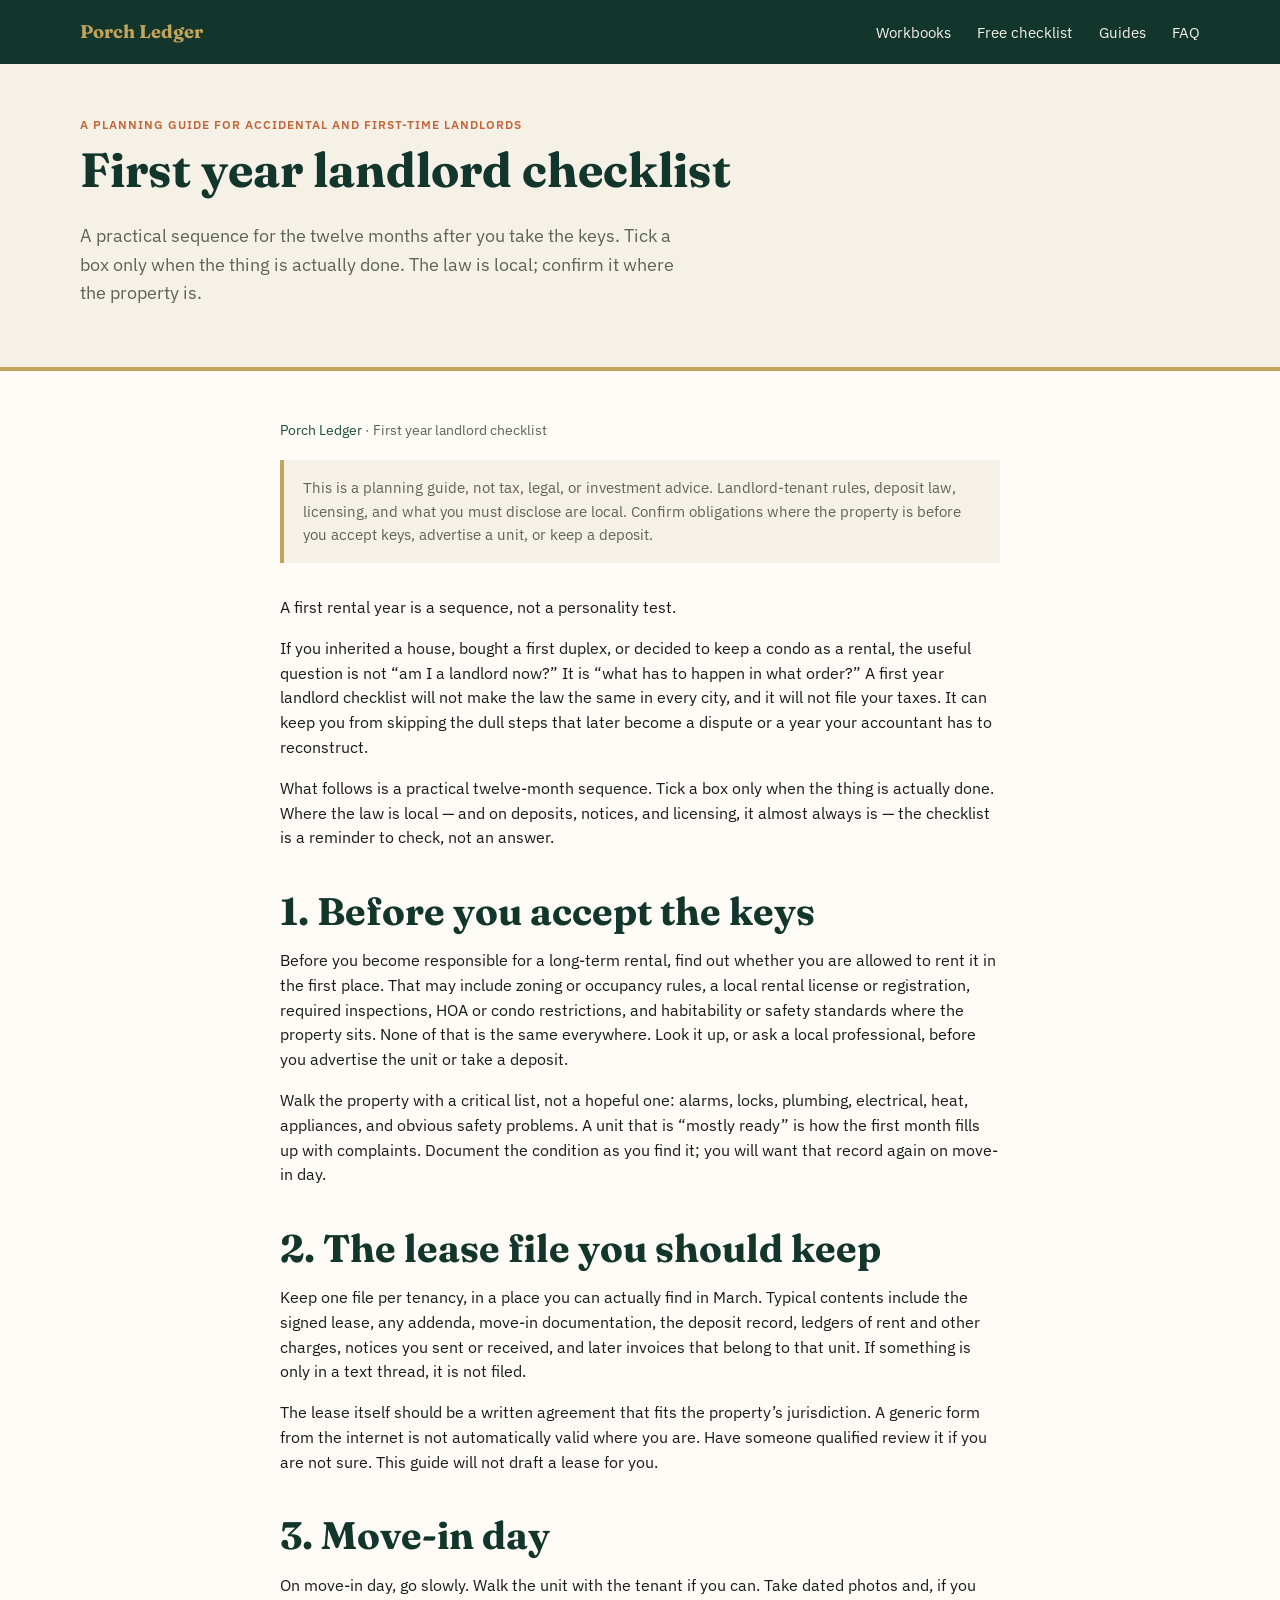
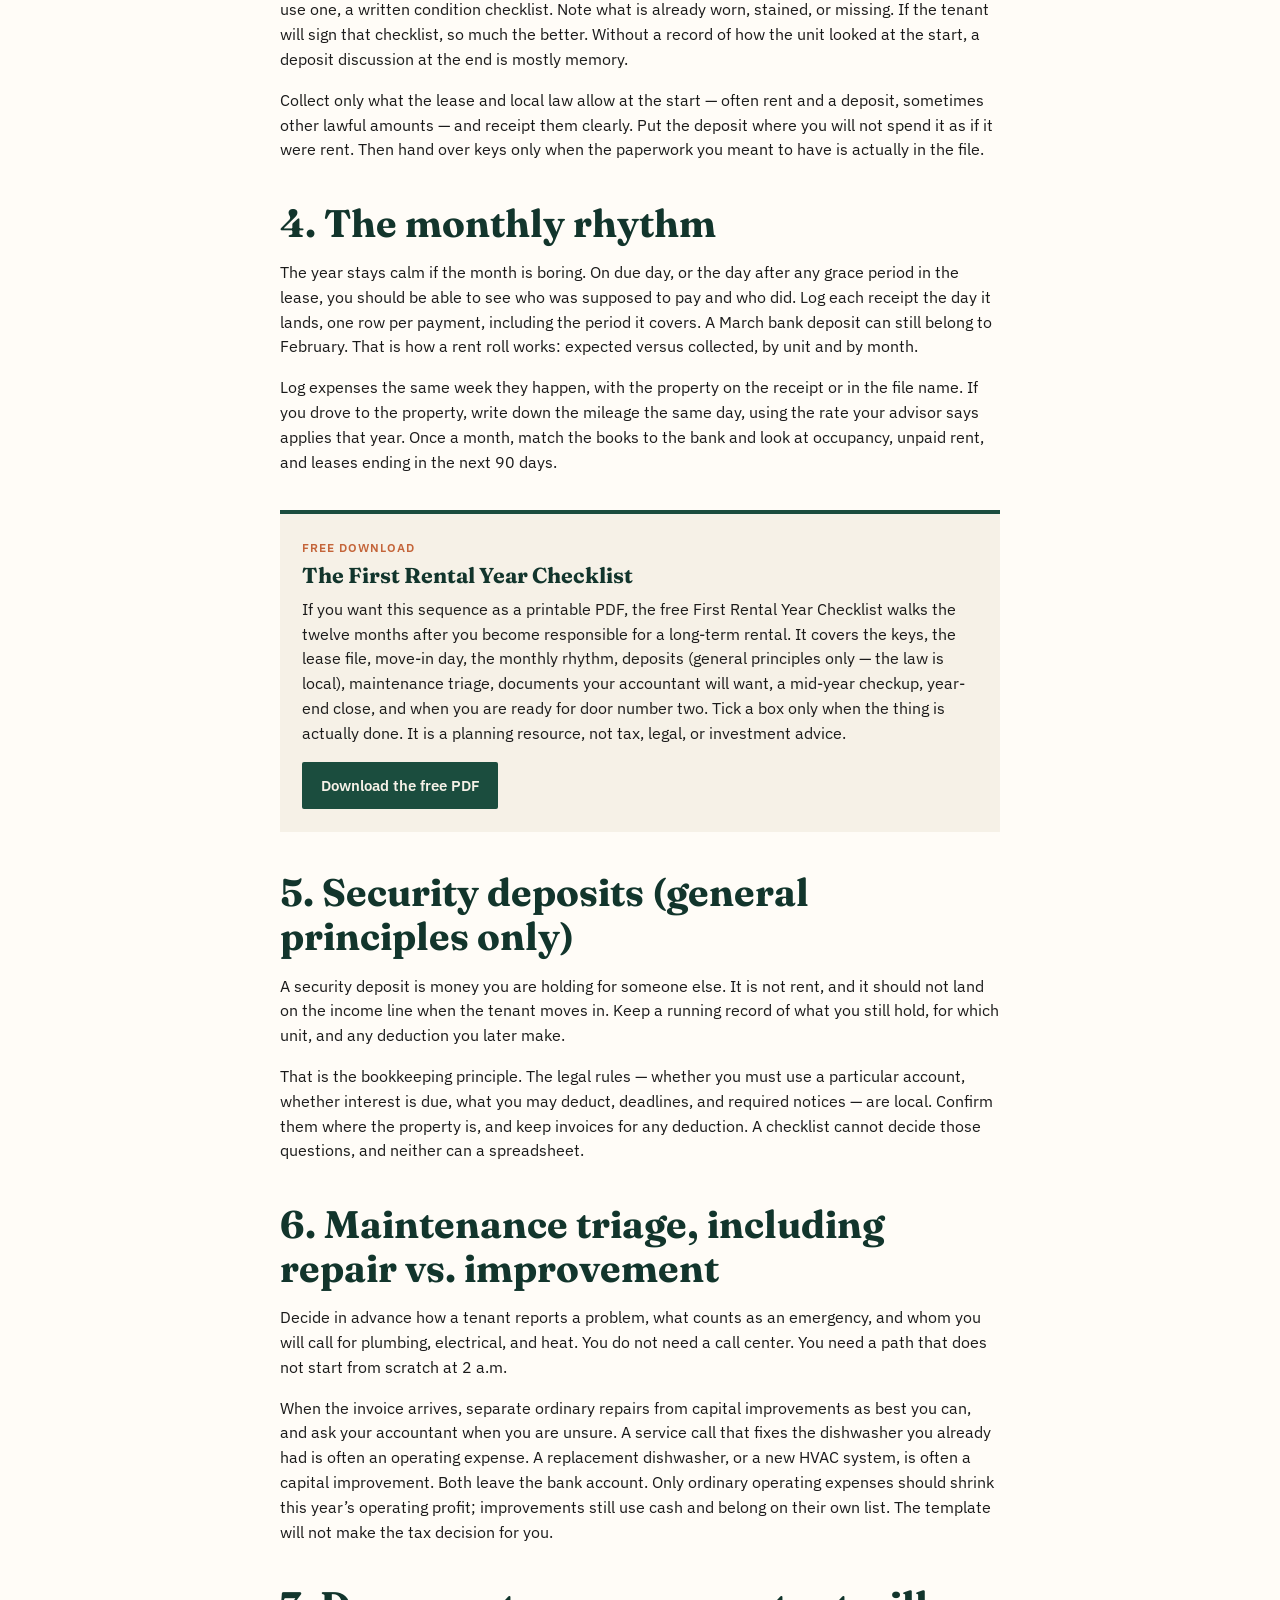
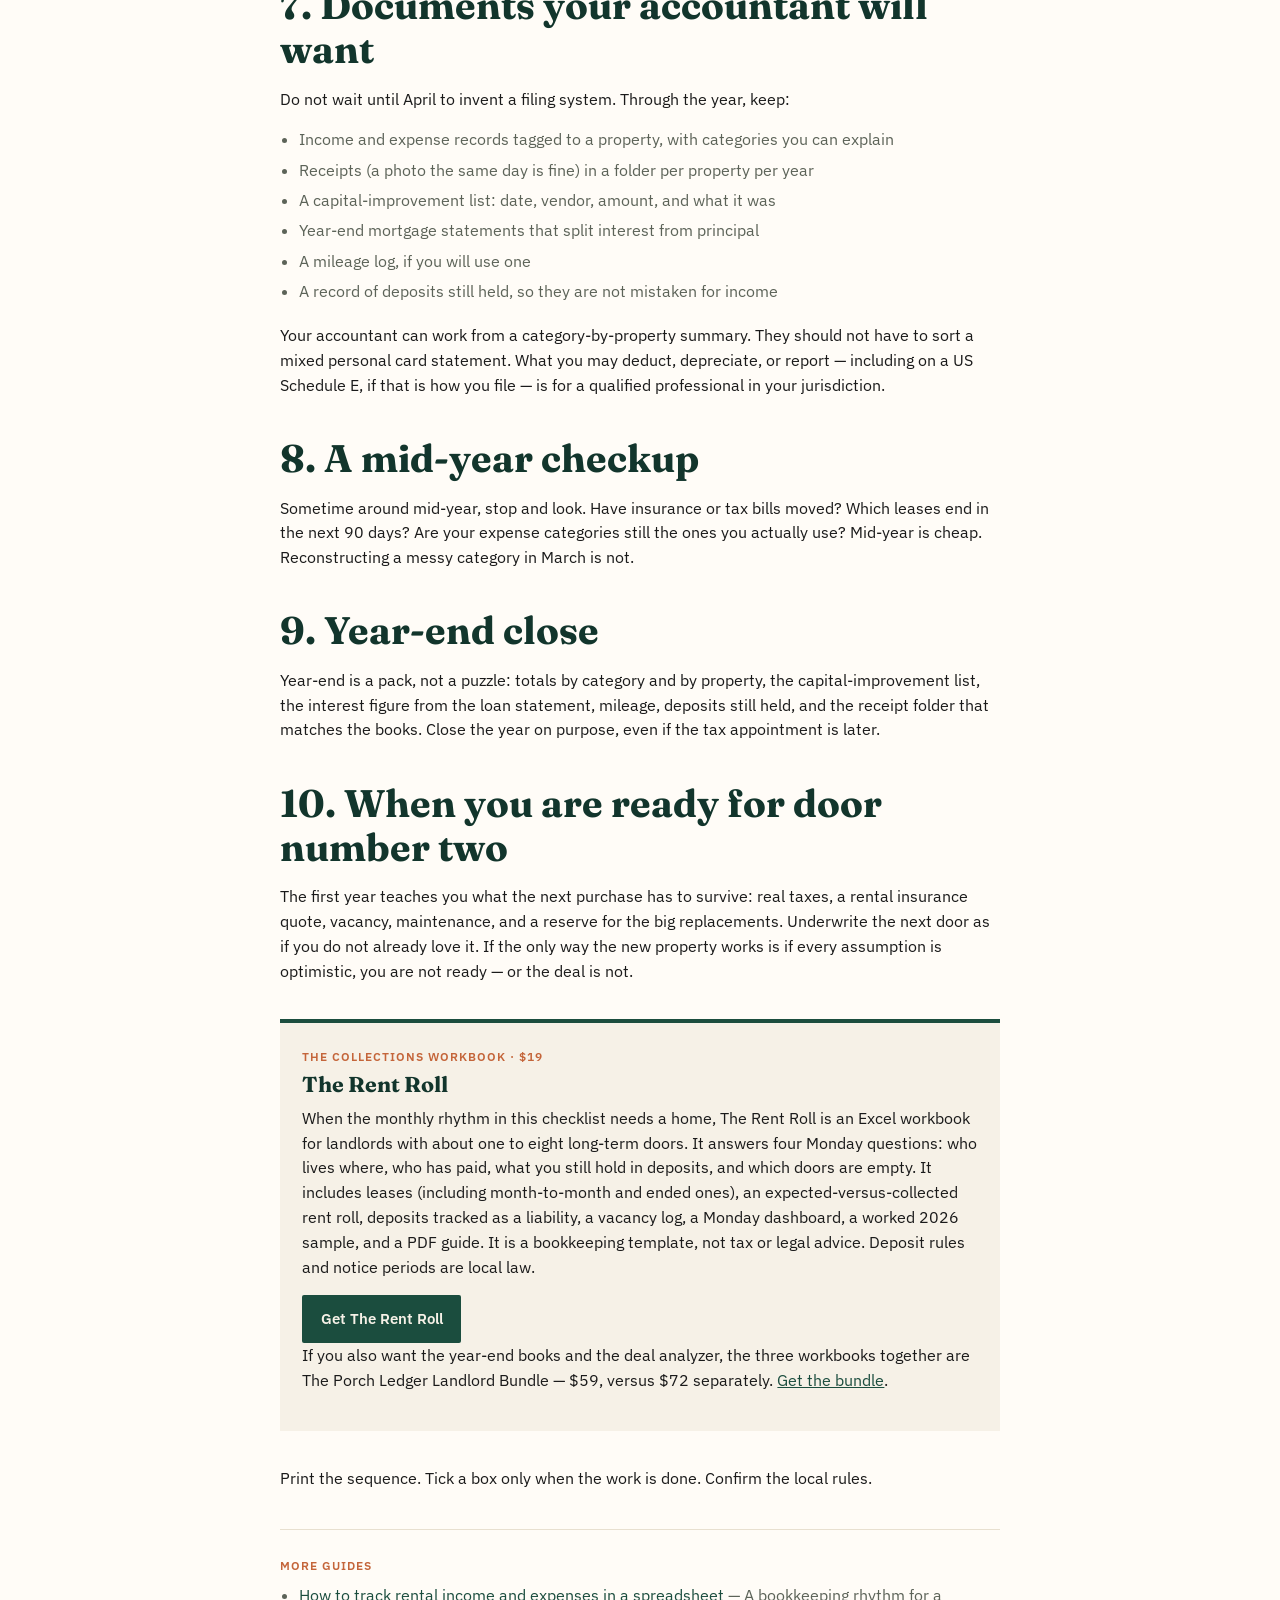
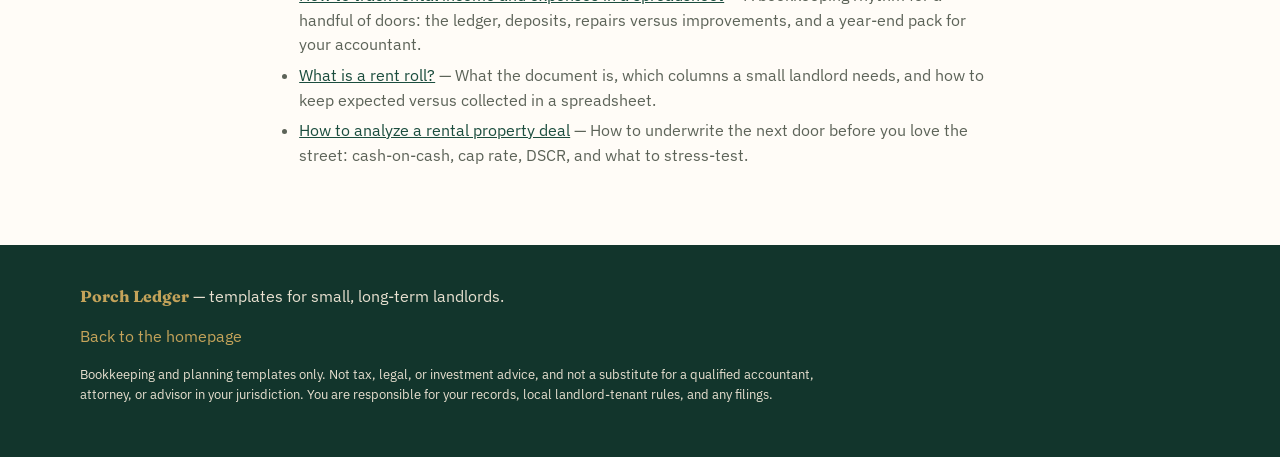
==== first-year-landlord-checklist.html @ 37c7e3b9 "Publish Porch Ledger landing site to GitHub Pages Static marketing site for the Gumroad Excel bookke" ====
<!DOCTYPE html>
<html lang="en">
<head>
  <meta charset="utf-8">
  <meta name="viewport" content="width=device-width, initial-scale=1">
  <!--
    Canonical, Open Graph, and JSON-LD URLs use
    https://davidcosmin42-stack.github.io/porch-ledger-site/
  -->
  <title>First Year Landlord Checklist: A Practical Sequence for the First Twelve Months — Porch Ledger</title>
  <meta name="description" content="A practical first-year landlord checklist for an inherited house, a first duplex, or a condo you kept — from the keys to year-end close. Not legal or tax advice.">
  <meta name="keywords" content="first year landlord checklist">
  <!-- Target keyword: first year landlord checklist -->
  <link rel="canonical" href="https://davidcosmin42-stack.github.io/porch-ledger-site/first-year-landlord-checklist.html">
  <meta property="og:site_name" content="Porch Ledger">
  <meta property="og:type" content="article">
  <meta property="og:title" content="First Year Landlord Checklist: A Practical Sequence for the First Twelve Months — Porch Ledger">
  <meta property="og:description" content="A practical first-year landlord checklist for an inherited house, a first duplex, or a condo you kept — from the keys to year-end close. Not legal or tax advice.">
  <meta property="og:url" content="https://davidcosmin42-stack.github.io/porch-ledger-site/first-year-landlord-checklist.html">
  <meta property="og:locale" content="en_US">
  <meta property="og:image" content="https://davidcosmin42-stack.github.io/porch-ledger-site/images/og-checklist.png">
  <meta property="og:image:width" content="1280">
  <meta property="og:image:height" content="720">
  <meta name="twitter:card" content="summary_large_image">
  <meta name="twitter:title" content="First Year Landlord Checklist: A Practical Sequence for the First Twelve Months — Porch Ledger">
  <meta name="twitter:description" content="A practical first-year landlord checklist for an inherited house, a first duplex, or a condo you kept — from the keys to year-end close. Not legal or tax advice.">
  <meta name="twitter:image" content="https://davidcosmin42-stack.github.io/porch-ledger-site/images/og-checklist.png">
  <script type="application/ld+json">
{
  "@context": "https://schema.org",
  "@type": "Article",
  "headline": "First year landlord checklist",
  "description": "A practical first-year landlord checklist for an inherited house, a first duplex, or a condo you kept — from the keys to year-end close. Not legal or tax advice.",
  "datePublished": "2026-11-13",
  "dateModified": "2026-11-13",
  "author": {
    "@type": "Person",
    "name": "David Cosmin"
  },
  "publisher": {
    "@type": "Organization",
    "name": "Porch Ledger"
  },
  "mainEntityOfPage": {
    "@type": "WebPage",
    "@id": "https://davidcosmin42-stack.github.io/porch-ledger-site/first-year-landlord-checklist.html"
  },
  "image": "https://davidcosmin42-stack.github.io/porch-ledger-site/images/og-checklist.png",
  "inLanguage": "en"
}
  </script>
  <link rel="preconnect" href="https://fonts.googleapis.com">
  <link rel="preconnect" href="https://fonts.gstatic.com" crossorigin>
  <link href="https://fonts.googleapis.com/css2?family=Fraunces:ital,opsz,wght@0,9..144,500;0,9..144,700;1,9..144,500&family=IBM+Plex+Sans:wght@400;500;600&display=swap" rel="stylesheet">
  <link rel="stylesheet" href="styles.css">
</head>
<body>
  <header class="site-header">
    <div class="wrap">
      <a class="wordmark" href="index.html">Porch Ledger</a>
      <nav>
        <a href="index.html#workbooks">Workbooks</a>
        <a href="index.html#checklist">Free checklist</a>
        <a href="index.html#guides">Guides</a>
        <a href="index.html#faq">FAQ</a>
      </nav>
    </div>
  </header>

  <main class="article-main">
    <section class="hero article-hero">
      <div class="wrap">
        <p class="kicker">A planning guide for accidental and first-time landlords</p>
        <h1>First year landlord checklist</h1>
        <p class="lede">A practical sequence for the twelve months after you take the keys. Tick a box only when the thing is actually done. The law is local; confirm it where the property is.</p>
      </div>
    </section>

    <article class="article">
      <p class="crumbs"><a href="index.html">Porch Ledger</a> · First year landlord checklist</p>

      <div class="disclaimer">
        <p>This is a planning guide, not tax, legal, or investment advice. Landlord-tenant rules, deposit law, licensing, and what you must disclose are local. Confirm obligations where the property is before you accept keys, advertise a unit, or keep a deposit.</p>
      </div>

      <p>A first rental year is a sequence, not a personality test.</p>

      <p>If you inherited a house, bought a first duplex, or decided to keep a condo as a rental, the useful question is not “am I a landlord now?” It is “what has to happen in what order?” A first year landlord checklist will not make the law the same in every city, and it will not file your taxes. It can keep you from skipping the dull steps that later become a dispute or a year your accountant has to reconstruct.</p>

      <p>What follows is a practical twelve-month sequence. Tick a box only when the thing is actually done. Where the law is local — and on deposits, notices, and licensing, it almost always is — the checklist is a reminder to check, not an answer.</p>

      <h2>1. Before you accept the keys</h2>

      <p>Before you become responsible for a long-term rental, find out whether you are allowed to rent it in the first place. That may include zoning or occupancy rules, a local rental license or registration, required inspections, HOA or condo restrictions, and habitability or safety standards where the property sits. None of that is the same everywhere. Look it up, or ask a local professional, before you advertise the unit or take a deposit.</p>

      <p>Walk the property with a critical list, not a hopeful one: alarms, locks, plumbing, electrical, heat, appliances, and obvious safety problems. A unit that is “mostly ready” is how the first month fills up with complaints. Document the condition as you find it; you will want that record again on move-in day.</p>

      <h2>2. The lease file you should keep</h2>

      <p>Keep one file per tenancy, in a place you can actually find in March. Typical contents include the signed lease, any addenda, move-in documentation, the deposit record, ledgers of rent and other charges, notices you sent or received, and later invoices that belong to that unit. If something is only in a text thread, it is not filed.</p>

      <p>The lease itself should be a written agreement that fits the property’s jurisdiction. A generic form from the internet is not automatically valid where you are. Have someone qualified review it if you are not sure. This guide will not draft a lease for you.</p>

      <h2>3. Move-in day</h2>

      <p>On move-in day, go slowly. Walk the unit with the tenant if you can. Take dated photos and, if you use one, a written condition checklist. Note what is already worn, stained, or missing. If the tenant will sign that checklist, so much the better. Without a record of how the unit looked at the start, a deposit discussion at the end is mostly memory.</p>

      <p>Collect only what the lease and local law allow at the start — often rent and a deposit, sometimes other lawful amounts — and receipt them clearly. Put the deposit where you will not spend it as if it were rent. Then hand over keys only when the paperwork you meant to have is actually in the file.</p>

      <h2>4. The monthly rhythm</h2>

      <p>The year stays calm if the month is boring. On due day, or the day after any grace period in the lease, you should be able to see who was supposed to pay and who did. Log each receipt the day it lands, one row per payment, including the period it covers. A March bank deposit can still belong to February. That is how a rent roll works: expected versus collected, by unit and by month.</p>

      <p>Log expenses the same week they happen, with the property on the receipt or in the file name. If you drove to the property, write down the mileage the same day, using the rate your advisor says applies that year. Once a month, match the books to the bank and look at occupancy, unpaid rent, and leases ending in the next 90 days.</p>

      <div class="cta-box">
        <p class="kicker">Free download</p>
        <h3>The First Rental Year Checklist</h3>
        <p>If you want this sequence as a printable PDF, the free First Rental Year Checklist walks the twelve months after you become responsible for a long-term rental. It covers the keys, the lease file, move-in day, the monthly rhythm, deposits (general principles only — the law is local), maintenance triage, documents your accountant will want, a mid-year checkup, year-end close, and when you are ready for door number two. Tick a box only when the thing is actually done. It is a planning resource, not tax, legal, or investment advice.</p>
        <a class="btn primary" href="https://davidcosmin.gumroad.com/l/first-rental-year-checklist">Download the free PDF</a>
      </div>

      <h2>5. Security deposits (general principles only)</h2>

      <p>A security deposit is money you are holding for someone else. It is not rent, and it should not land on the income line when the tenant moves in. Keep a running record of what you still hold, for which unit, and any deduction you later make.</p>

      <p>That is the bookkeeping principle. The legal rules — whether you must use a particular account, whether interest is due, what you may deduct, deadlines, and required notices — are local. Confirm them where the property is, and keep invoices for any deduction. A checklist cannot decide those questions, and neither can a spreadsheet.</p>

      <h2>6. Maintenance triage, including repair vs. improvement</h2>

      <p>Decide in advance how a tenant reports a problem, what counts as an emergency, and whom you will call for plumbing, electrical, and heat. You do not need a call center. You need a path that does not start from scratch at 2 a.m.</p>

      <p>When the invoice arrives, separate ordinary repairs from capital improvements as best you can, and ask your accountant when you are unsure. A service call that fixes the dishwasher you already had is often an operating expense. A replacement dishwasher, or a new HVAC system, is often a capital improvement. Both leave the bank account. Only ordinary operating expenses should shrink this year’s operating profit; improvements still use cash and belong on their own list. The template will not make the tax decision for you.</p>

      <h2>7. Documents your accountant will want</h2>

      <p>Do not wait until April to invent a filing system. Through the year, keep:</p>

      <ul>
        <li>Income and expense records tagged to a property, with categories you can explain</li>
        <li>Receipts (a photo the same day is fine) in a folder per property per year</li>
        <li>A capital-improvement list: date, vendor, amount, and what it was</li>
        <li>Year-end mortgage statements that split interest from principal</li>
        <li>A mileage log, if you will use one</li>
        <li>A record of deposits still held, so they are not mistaken for income</li>
      </ul>

      <p>Your accountant can work from a category-by-property summary. They should not have to sort a mixed personal card statement. What you may deduct, depreciate, or report — including on a US Schedule E, if that is how you file — is for a qualified professional in your jurisdiction.</p>

      <h2>8. A mid-year checkup</h2>

      <p>Sometime around mid-year, stop and look. Have insurance or tax bills moved? Which leases end in the next 90 days? Are your expense categories still the ones you actually use? Mid-year is cheap. Reconstructing a messy category in March is not.</p>

      <h2>9. Year-end close</h2>

      <p>Year-end is a pack, not a puzzle: totals by category and by property, the capital-improvement list, the interest figure from the loan statement, mileage, deposits still held, and the receipt folder that matches the books. Close the year on purpose, even if the tax appointment is later.</p>

      <h2>10. When you are ready for door number two</h2>

      <p>The first year teaches you what the next purchase has to survive: real taxes, a rental insurance quote, vacancy, maintenance, and a reserve for the big replacements. Underwrite the next door as if you do not already love it. If the only way the new property works is if every assumption is optimistic, you are not ready — or the deal is not.</p>

      <div class="cta-box">
        <p class="kicker">The collections workbook · $19</p>
        <h3>The Rent Roll</h3>
        <p>When the monthly rhythm in this checklist needs a home, The Rent Roll is an Excel workbook for landlords with about one to eight long-term doors. It answers four Monday questions: who lives where, who has paid, what you still hold in deposits, and which doors are empty. It includes leases (including month-to-month and ended ones), an expected-versus-collected rent roll, deposits tracked as a liability, a vacancy log, a Monday dashboard, a worked 2026 sample, and a PDF guide. It is a bookkeeping template, not tax or legal advice. Deposit rules and notice periods are local law.</p>
        <a class="btn primary" href="https://davidcosmin.gumroad.com/l/rent-roll">Get The Rent Roll</a>
        <p>If you also want the year-end books and the deal analyzer, the three workbooks together are The Porch Ledger Landlord Bundle — $59, versus $72 separately. <a href="https://davidcosmin.gumroad.com/l/rqykti">Get the bundle</a>.</p>
      </div>

      <p>Print the sequence. Tick a box only when the work is done. Confirm the local rules.</p>
      <div class="more-guides">
        <p class="kicker">More guides</p>
        <ul>
        <li><a href="how-to-track-rental-income-and-expenses-in-a-spreadsheet.html">How to track rental income and expenses in a spreadsheet</a> — A bookkeeping rhythm for a handful of doors: the ledger, deposits, repairs versus improvements, and a year-end pack for your accountant.</li>
        <li><a href="what-is-a-rent-roll.html">What is a rent roll?</a> — What the document is, which columns a small landlord needs, and how to keep expected versus collected in a spreadsheet.</li>
        <li><a href="how-to-analyze-a-rental-property-deal.html">How to analyze a rental property deal</a> — How to underwrite the next door before you love the street: cash-on-cash, cap rate, DSCR, and what to stress-test.</li>
        </ul>
      </div>
    </article>
  </main>

  <footer>
    <div class="wrap">
      <p><strong>Porch Ledger</strong> — templates for small, long-term landlords.</p>
      <p class="footer-links"><a href="index.html">Back to the homepage</a></p>
      <p class="fineprint">Bookkeeping and planning templates only. Not tax, legal, or investment advice, and not a substitute for a qualified accountant, attorney, or advisor in your jurisdiction. You are responsible for your records, local landlord-tenant rules, and any filings.</p>
    </div>
  </footer>
</body>
</html>
---- styles.css ----
:root {
  --forest-dark: #12352c;
  --forest: #1b4d3e;
  --forest-mid: #2a6b56;
  --cream: #f6f1e7;
  --cream-dark: #e8e0d0;
  --gold: #c4a35a;
  --terracotta: #c4653a;
  --ink: #1a1a1a;
  --muted: #5c6358;
  --white: #fffcf7;
}
* { box-sizing: border-box; }
html { scroll-behavior: smooth; }
body {
  margin: 0;
  font-family: "IBM Plex Sans", system-ui, sans-serif;
  color: var(--ink);
  background: var(--white);
  line-height: 1.55;
}
.wrap { width: min(1120px, calc(100% - 40px)); margin: 0 auto; }
h1, h2, h3 { font-family: Fraunces, Georgia, serif; font-weight: 700; color: var(--forest-dark); line-height: 1.15; }
h1 { font-size: clamp(2.4rem, 5vw, 3.6rem); margin: 0 0 0.5em; }
h2 { font-size: clamp(1.8rem, 3vw, 2.4rem); margin: 0 0 0.4em; }
h3 { font-size: 1.35rem; margin: 0 0 0.35em; }
p { margin: 0 0 1em; }
a { color: var(--forest); }
.kicker {
  font-size: 0.78rem;
  letter-spacing: 0.08em;
  text-transform: uppercase;
  color: var(--terracotta);
  font-weight: 600;
  margin-bottom: 0.6em;
}
.site-header {
  background: var(--forest-dark);
  color: var(--cream);
  position: sticky;
  top: 0;
  z-index: 10;
}
.site-header .wrap { display: flex; align-items: center; justify-content: space-between; height: 64px; }
.wordmark { color: var(--gold); text-decoration: none; font-family: Fraunces, Georgia, serif; font-weight: 700; font-size: 1.15rem; }
nav a { color: var(--cream); text-decoration: none; margin-left: 1.4rem; font-size: 0.95rem; }
nav a:hover { color: var(--gold); }
.hero { background: var(--cream); padding: 4.5rem 0 4rem; border-bottom: 4px solid var(--gold); }
.hero-grid { display: grid; grid-template-columns: 1.3fr 0.7fr; gap: 3rem; align-items: center; }
.lede { font-size: 1.15rem; color: var(--muted); max-width: 38rem; }
.hero-actions { display: flex; gap: 0.8rem; flex-wrap: wrap; margin-top: 1.5rem; }
.btn {
  display: inline-block;
  padding: 0.75rem 1.15rem;
  text-decoration: none;
  border-radius: 2px;
  font-weight: 600;
  font-size: 0.95rem;
}
.btn.primary { background: var(--forest); color: var(--cream); }
.btn.primary:hover { background: var(--forest-mid); }
.btn.ghost { background: transparent; color: var(--forest-dark); border: 1px solid var(--forest); }
.hero-card {
  background: var(--forest-dark);
  color: var(--gold);
  padding: 2rem 1.6rem 1.6rem;
  text-align: center;
  min-height: 280px;
}
.hero-card .house { width: 160px; height: 176px; color: var(--gold); margin: 0 auto 1rem; display: block; }
.hero-card p { color: var(--cream); margin: 0; }
.products { padding: 4.5rem 0; }
.section-intro { max-width: 40rem; color: var(--muted); margin-bottom: 2rem; }
.cards { display: grid; grid-template-columns: repeat(3, 1fr); gap: 1.4rem; }
.card {
  background: var(--cream);
  padding: 1.6rem 1.4rem 1.5rem;
  border-top: 4px solid var(--forest);
  display: flex;
  flex-direction: column;
}
.card .price { font-family: Fraunces, Georgia, serif; font-size: 2rem; color: var(--terracotta); margin: 0 0 0.2em; }
.card ul { padding-left: 1.1rem; margin: 0 0 1.3rem; color: var(--muted); flex: 1; }
.card li { margin: 0.3em 0; }
.bundle {
  margin-top: 2rem;
  background: var(--forest-dark);
  color: var(--cream);
  padding: 1.6rem 1.8rem;
  display: flex;
  justify-content: space-between;
  align-items: center;
  gap: 1.5rem;
}
.bundle h3 { color: var(--cream); margin-bottom: 0.2em; }
.bundle p { margin: 0; color: var(--cream-dark); }
.bundle .kicker { color: var(--gold); }
.bundle .btn.primary { background: var(--gold); color: var(--forest-dark); }
.checklist { background: var(--cream); padding: 4.5rem 0; }
.split { display: grid; grid-template-columns: 1fr 1fr; gap: 3rem; align-items: start; }
.toc { margin: 0; padding: 0; list-style: none; counter-reset: toc; }
.toc li { counter-increment: toc; padding: 0.55rem 0; border-bottom: 1px solid var(--cream-dark); color: var(--forest-dark); }
.toc li::before { content: counter(toc) "."; font-family: Fraunces, Georgia, serif; color: var(--terracotta); font-weight: 700; margin-right: 0.6rem; }
.fit { padding: 4.5rem 0; }
.points { display: grid; grid-template-columns: repeat(3, 1fr); gap: 1.8rem; margin-top: 1.5rem; }
.faq { background: var(--cream); padding: 4.5rem 0; }
details { background: var(--white); padding: 1rem 1.2rem; margin: 0.7rem 0; border: 1px solid var(--cream-dark); }
summary { cursor: pointer; font-weight: 600; color: var(--forest-dark); }
details p { margin: 0.7rem 0 0; color: var(--muted); }
footer { background: var(--forest-dark); color: var(--cream-dark); padding: 2.4rem 0; }
footer strong { color: var(--gold); font-family: Fraunces, Georgia, serif; }
.fineprint { font-size: 0.82rem; max-width: 46rem; }
code { font-size: 0.88em; }
@media (max-width: 860px) {
  .hero-grid, .cards, .split, .points, .bundle { grid-template-columns: 1fr; display: grid; }
  .bundle { display: grid; }
  nav { display: none; }
}

.guides { padding: 4.5rem 0 4.5rem; border-top: 1px solid var(--cream-dark); }
.guides .section-intro { margin-bottom: 1.4rem; }
footer a { color: var(--gold); text-decoration: none; }
footer a:hover { text-decoration: underline; }
.footer-links { margin: 0 0 1rem; }

/* Article pages */
.article-main { padding: 0 0 4.5rem; }
.article {
  width: min(720px, calc(100% - 40px));
  margin: 0 auto;
  padding: 3rem 0 0;
}
.article h2 { margin-top: 2.4rem; }
.article ol, .article ul { color: var(--muted); padding-left: 1.2rem; margin: 0 0 1.2rem; }
.article li { margin: 0.35em 0; }
.article .lede { max-width: none; }
.disclaimer {
  background: var(--cream);
  border-left: 4px solid var(--gold);
  padding: 1rem 1.2rem;
  margin: 0 0 2rem;
  color: var(--muted);
  font-size: 0.95rem;
}
.disclaimer p { margin: 0; }
.cta-box {
  background: var(--cream);
  border-top: 4px solid var(--forest);
  padding: 1.5rem 1.4rem 1.4rem;
  margin: 2.2rem 0;
}
.cta-box p:last-of-type { margin-bottom: 1rem; }
.crumbs { font-size: 0.9rem; color: var(--muted); margin-bottom: 1.2rem; }
.crumbs a { color: var(--forest); text-decoration: none; }
.crumbs a:hover { color: var(--forest-mid); }
.hero.article-hero { padding: 3.2rem 0 2.6rem; }
.hero.article-hero h1 { font-size: clamp(2rem, 4.2vw, 3rem); max-width: 22ch; }
.more-guides {
  margin: 2.4rem 0 0;
  padding-top: 1.6rem;
  border-top: 1px solid var(--cream-dark);
}
.more-guides ul { margin-bottom: 0; }
.guide-cards .card h3 { font-size: 1.2rem; }
.guide-cards .card p { color: var(--muted); flex: 1; }

.article table {
  width: 100%;
  border-collapse: collapse;
  margin: 0 0 1.4rem;
  font-size: 0.95rem;
}
.article th,
.article td {
  text-align: left;
  vertical-align: top;
  padding: 0.55rem 0.7rem 0.55rem 0;
  border-bottom: 1px solid var(--cream-dark);
}
.article th {
  font-family: "IBM Plex Sans", system-ui, sans-serif;
  font-weight: 600;
  color: var(--forest-dark);
  background: transparent;
}
.article td { color: var(--muted); }
.source-note {
  font-size: 0.88rem;
  color: var(--muted);
  margin: 0 0 1.8rem;
}
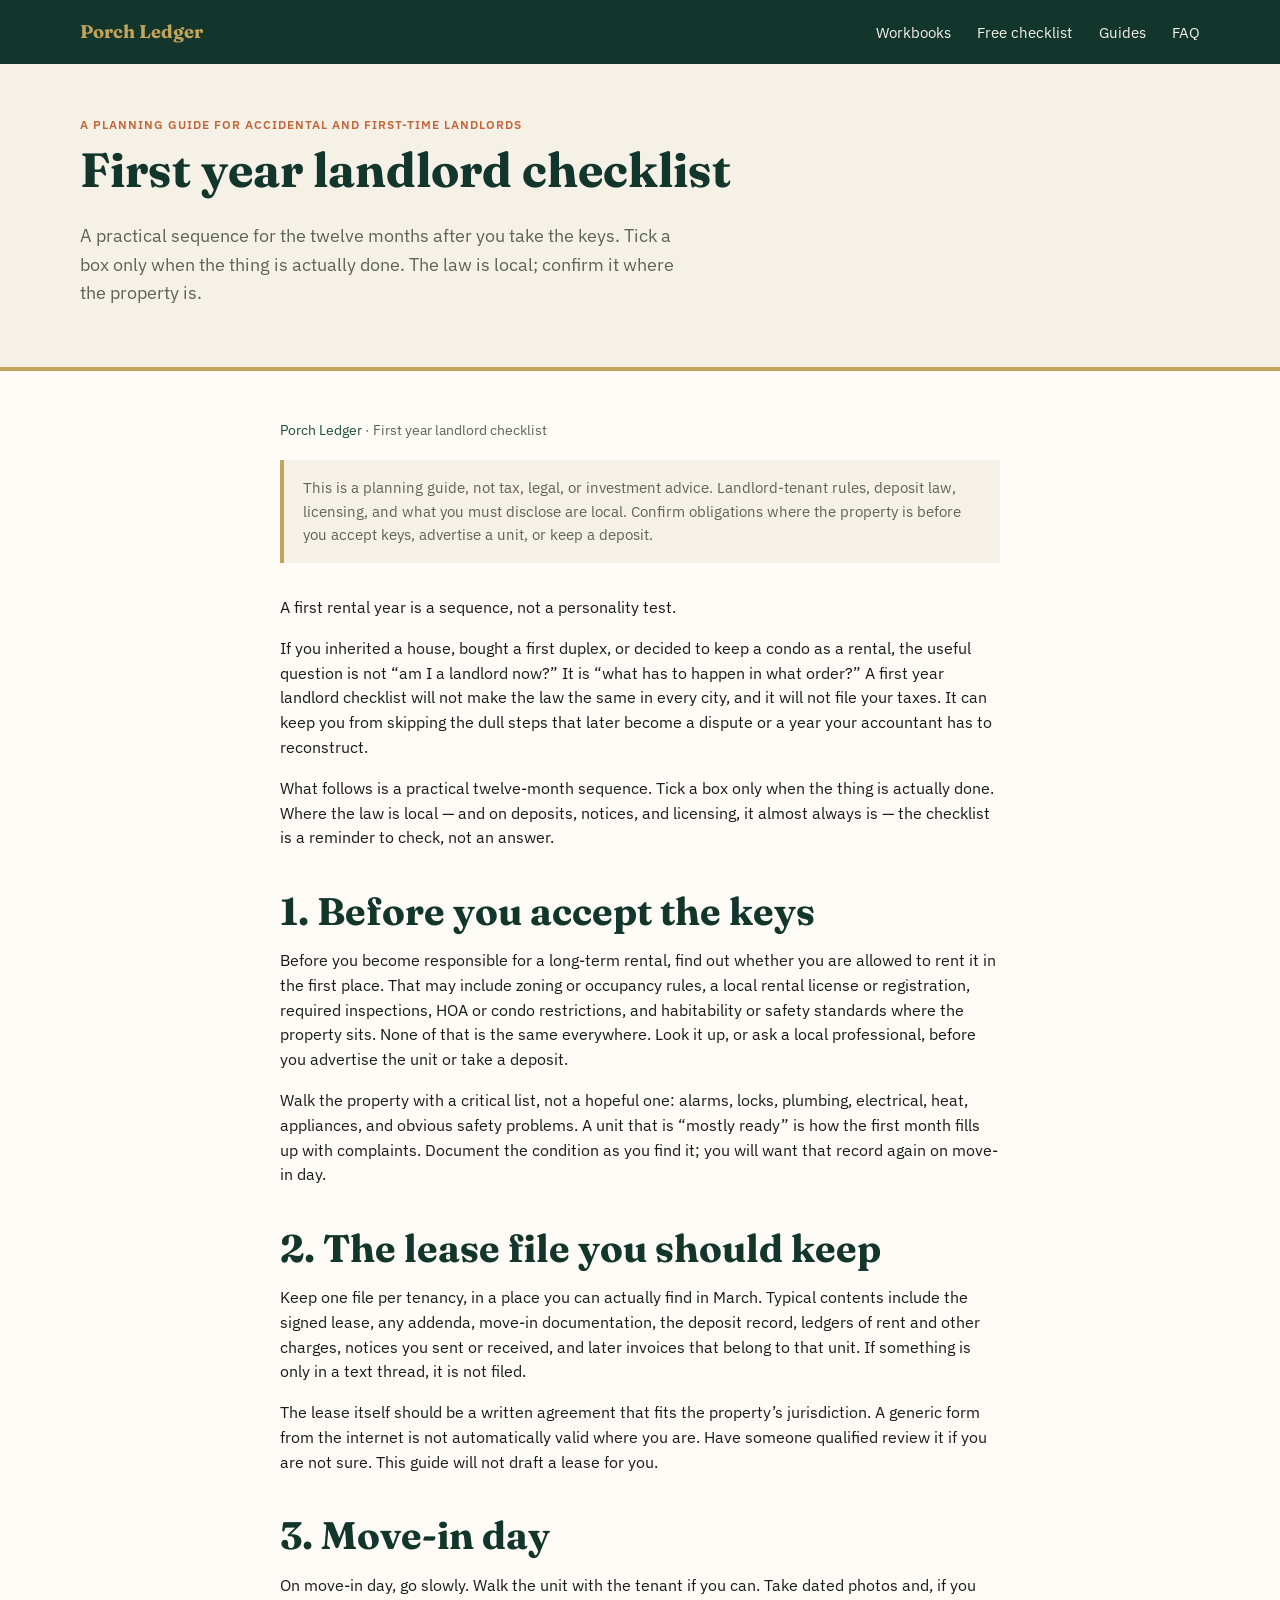
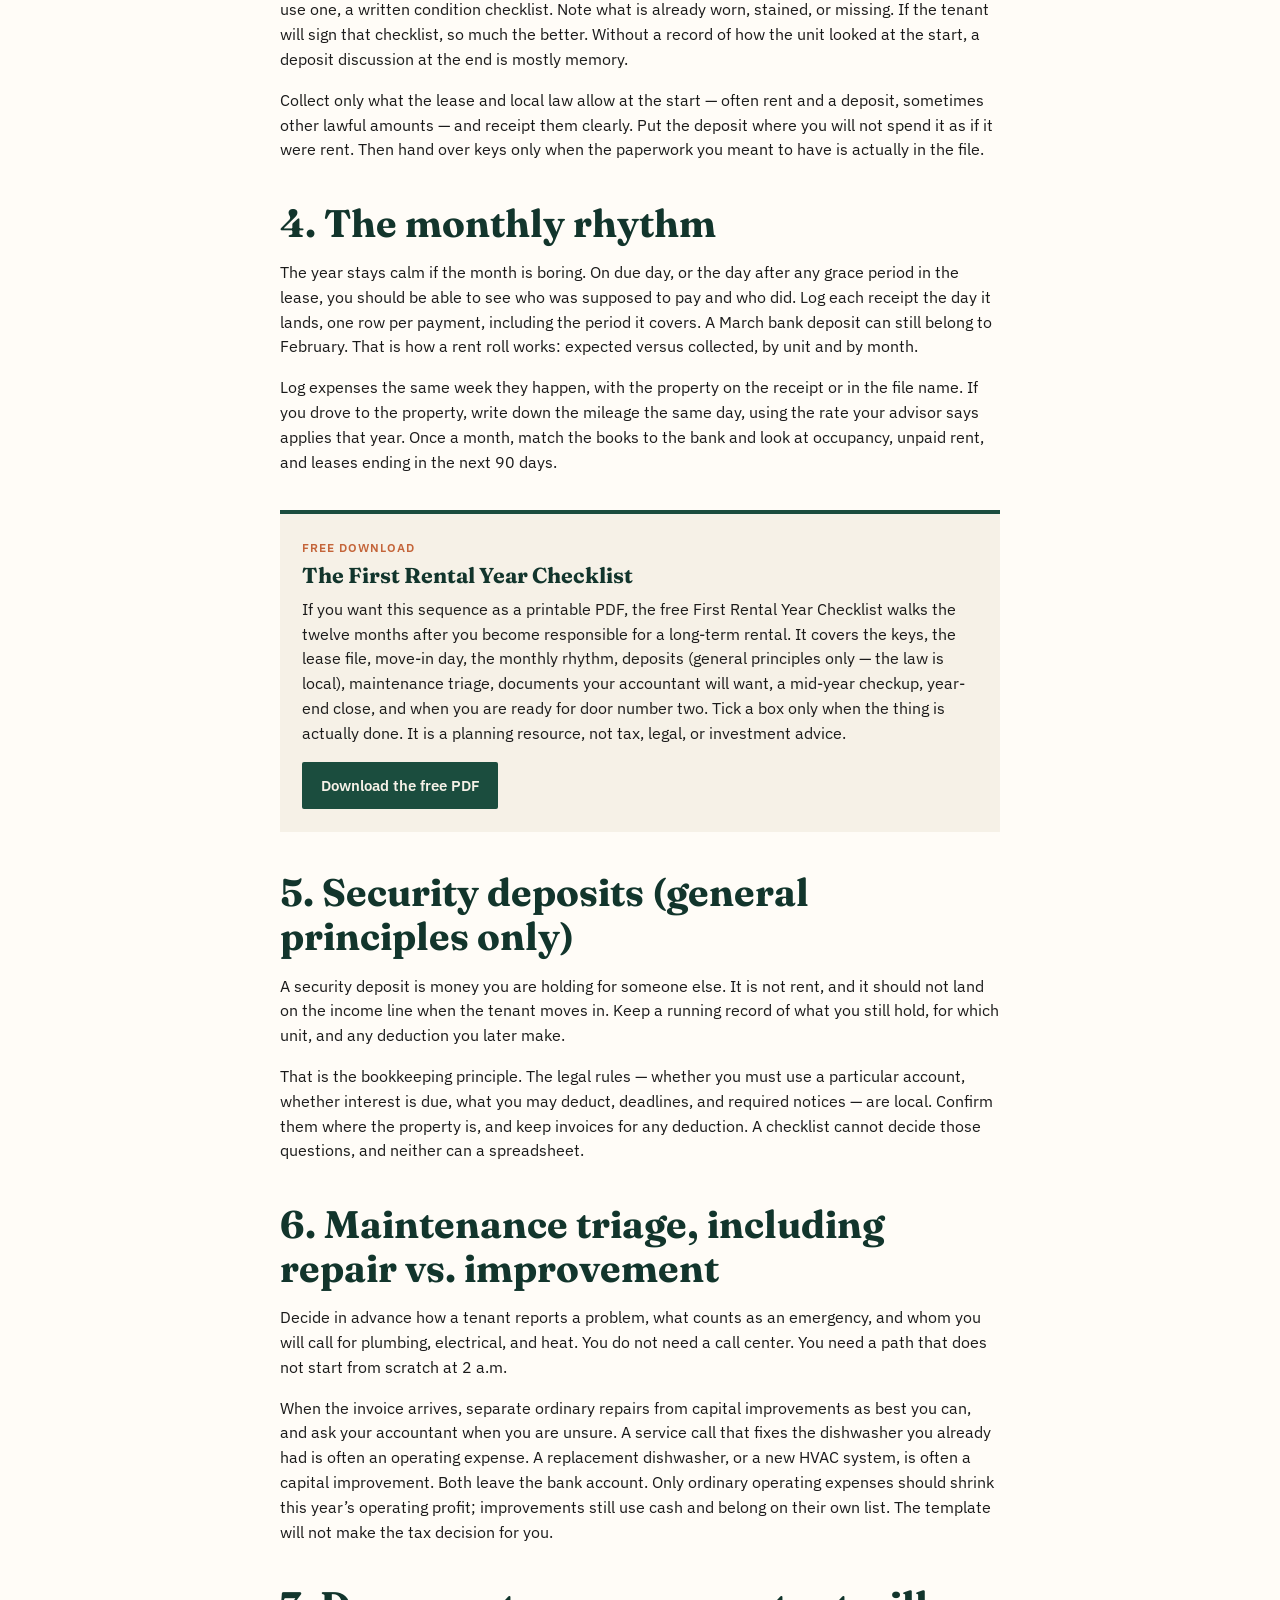
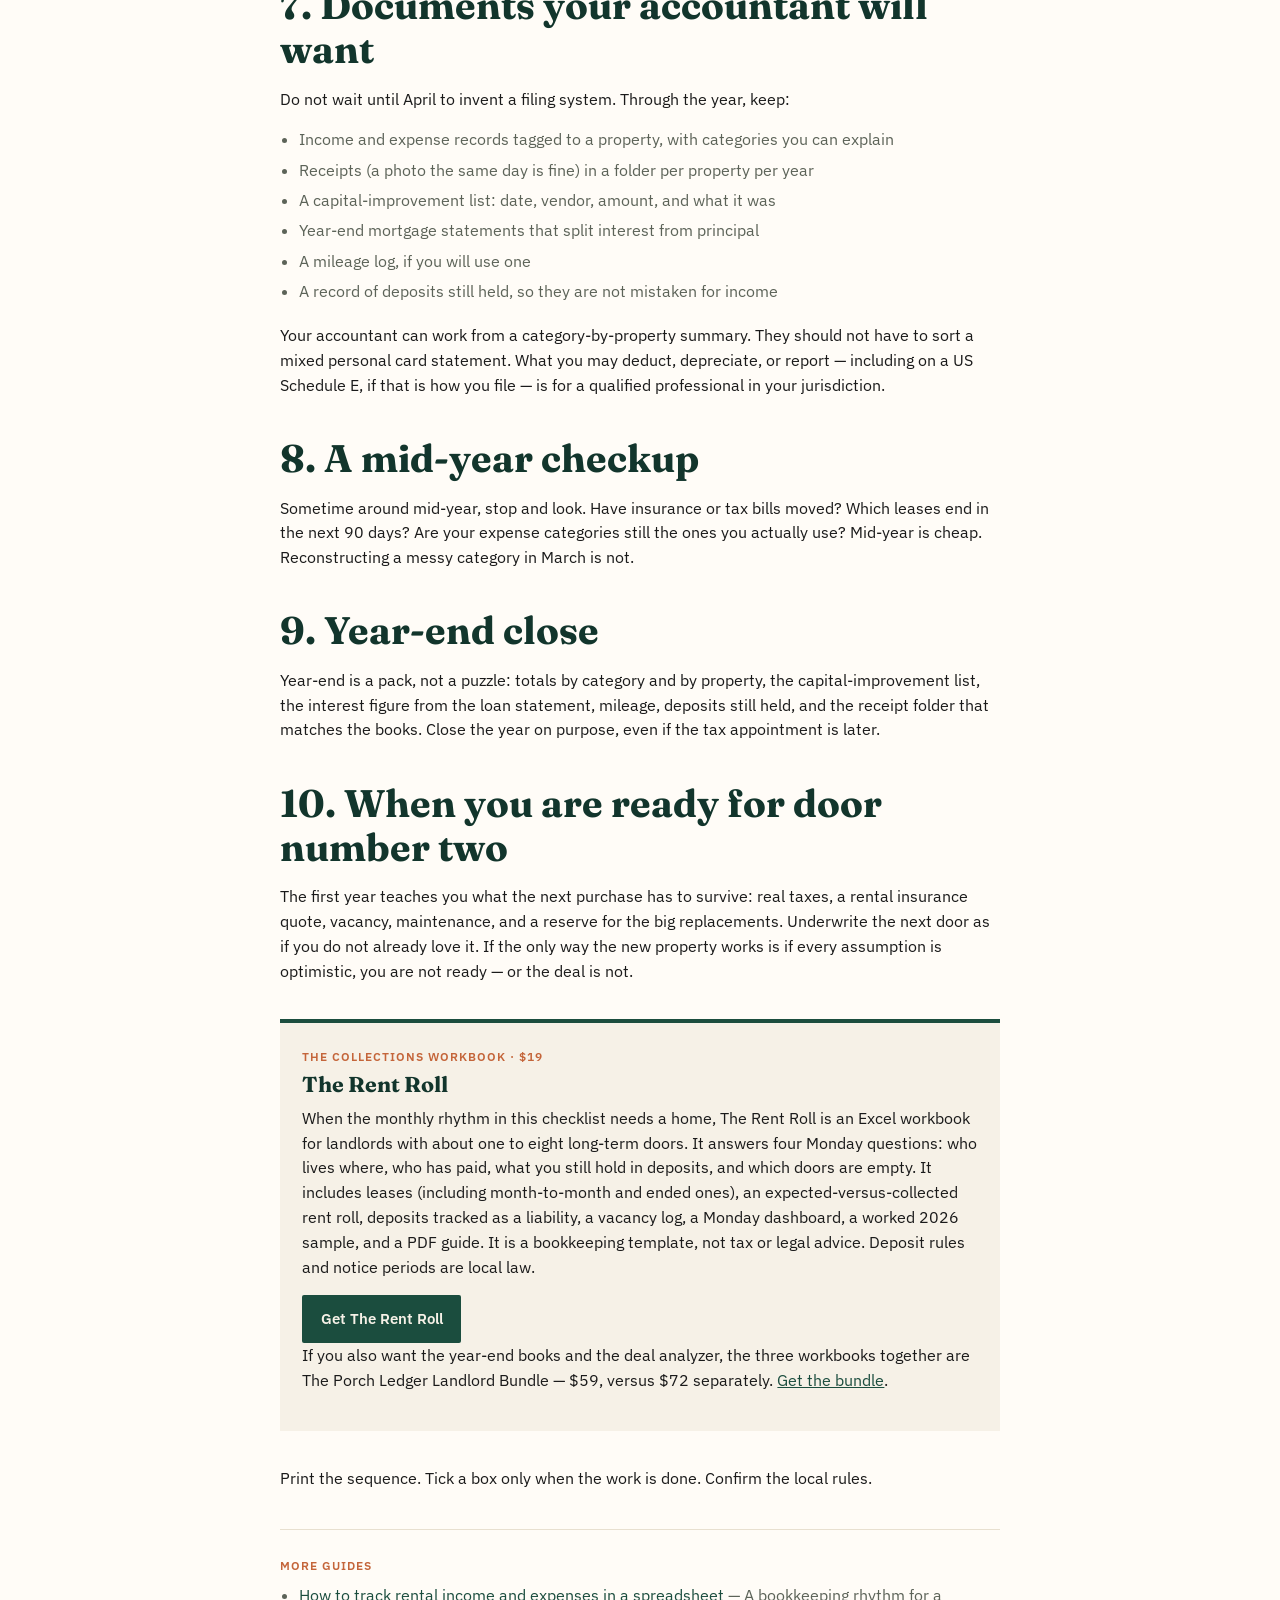
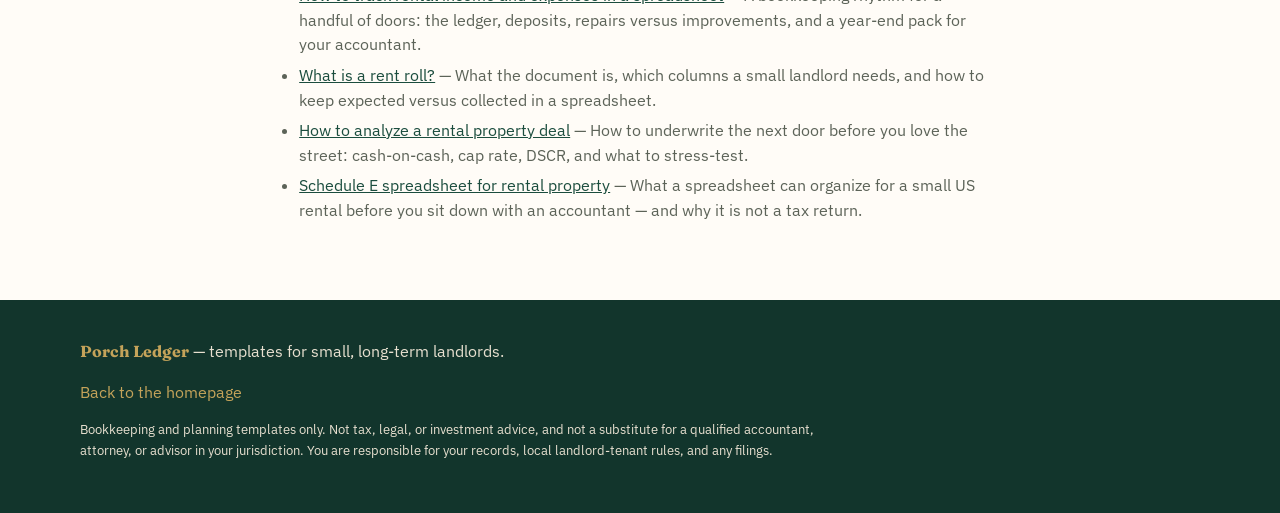
==== commit 1025c298: "Add a Schedule E spreadsheet guide for small landlords A carefully hedged bookkeeping article on org" ====
--- a/first-year-landlord-checklist.html
+++ b/first-year-landlord-checklist.html
@@ -171,9 +171,10 @@
       <div class="more-guides">
         <p class="kicker">More guides</p>
         <ul>
-        <li><a href="how-to-track-rental-income-and-expenses-in-a-spreadsheet.html">How to track rental income and expenses in a spreadsheet</a> — A bookkeeping rhythm for a handful of doors: the ledger, deposits, repairs versus improvements, and a year-end pack for your accountant.</li>
-        <li><a href="what-is-a-rent-roll.html">What is a rent roll?</a> — What the document is, which columns a small landlord needs, and how to keep expected versus collected in a spreadsheet.</li>
-        <li><a href="how-to-analyze-a-rental-property-deal.html">How to analyze a rental property deal</a> — How to underwrite the next door before you love the street: cash-on-cash, cap rate, DSCR, and what to stress-test.</li>
+          <li><a href="how-to-track-rental-income-and-expenses-in-a-spreadsheet.html">How to track rental income and expenses in a spreadsheet</a> — A bookkeeping rhythm for a handful of doors: the ledger, deposits, repairs versus improvements, and a year-end pack for your accountant.</li>
+          <li><a href="what-is-a-rent-roll.html">What is a rent roll?</a> — What the document is, which columns a small landlord needs, and how to keep expected versus collected in a spreadsheet.</li>
+          <li><a href="how-to-analyze-a-rental-property-deal.html">How to analyze a rental property deal</a> — How to underwrite the next door before you love the street: cash-on-cash, cap rate, DSCR, and what to stress-test.</li>
+          <li><a href="schedule-e-spreadsheet-for-rental-property.html">Schedule E spreadsheet for rental property</a> — What a spreadsheet can organize for a small US rental before you sit down with an accountant — and why it is not a tax return.</li>
         </ul>
       </div>
     </article>
--- a/styles.css
+++ b/styles.css
@@ -161,6 +161,7 @@
   border-top: 1px solid var(--cream-dark);
 }
 .more-guides ul { margin-bottom: 0; }
+.guide-cards { grid-template-columns: repeat(2, 1fr); }
 .guide-cards .card h3 { font-size: 1.2rem; }
 .guide-cards .card p { color: var(--muted); flex: 1; }
 
